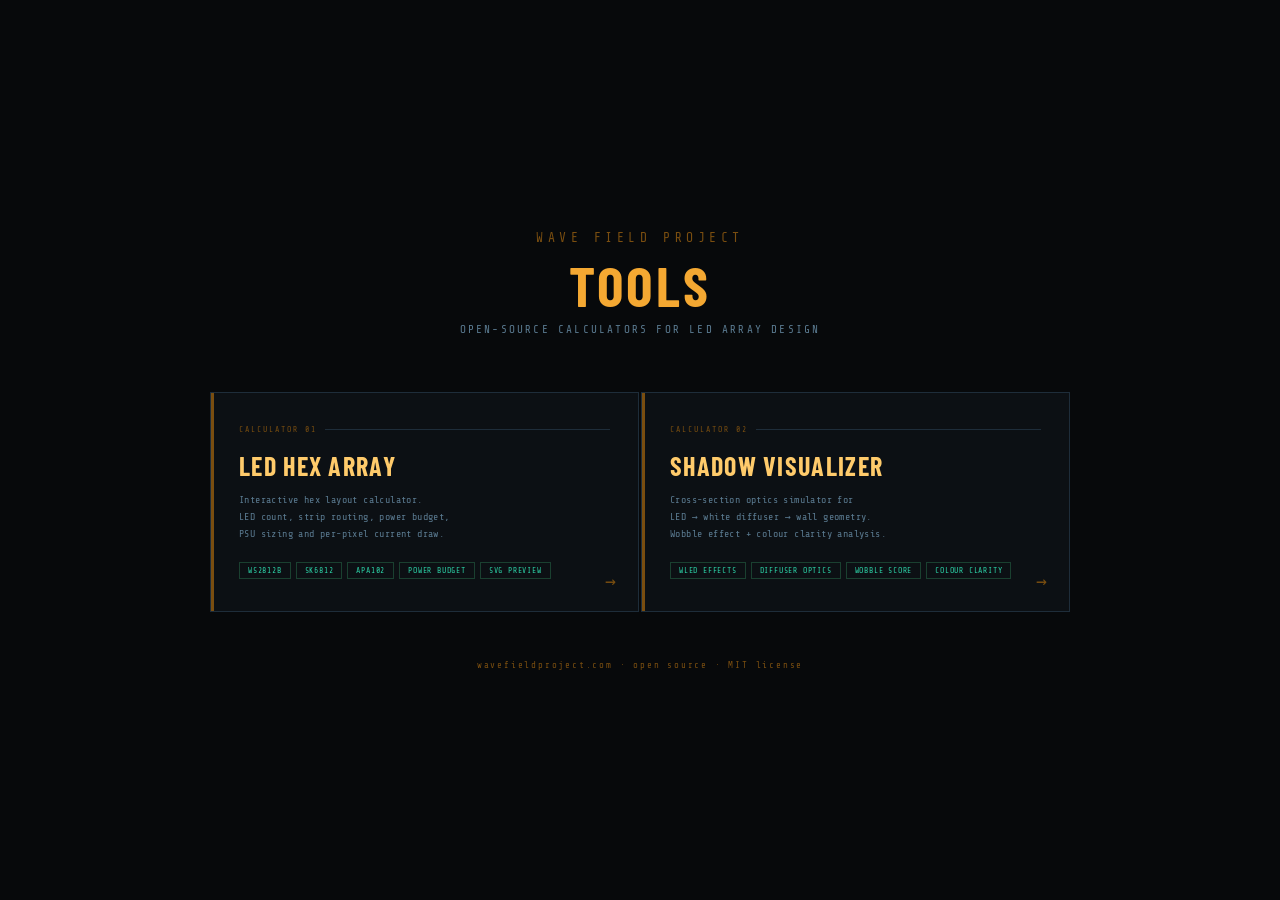
==== index.html @ 87dcf460 "Create index.html" ====
<!DOCTYPE html>
<html lang="en">
<head>
<meta charset="UTF-8"/>
<meta name="viewport" content="width=device-width,initial-scale=1"/>
<title>Wave Field Tools</title>
<link href="https://fonts.googleapis.com/css2?family=Share+Tech+Mono&family=Barlow+Condensed:wght@300;400;600;700&display=swap" rel="stylesheet"/>
<style>
:root{--bg:#07090b;--bg2:#0c1014;--border:#1e2d3a;--amber:#f4a832;--amber2:#ffcb6b;--amber3:#7a4e10;--teal:#2dd4a8;--text:#c8d8e8;--text2:#5a7a90;--mono:'Share Tech Mono',monospace;--cond:'Barlow Condensed',sans-serif;}
*{box-sizing:border-box;margin:0;padding:0;}
body{background:var(--bg);color:var(--text);font-family:var(--cond);min-height:100vh;display:flex;flex-direction:column;align-items:center;justify-content:center;padding:40px 20px;}
header{text-align:center;margin-bottom:56px;}
.wordmark{font-size:13px;letter-spacing:.35em;color:var(--amber3);font-family:var(--mono);text-transform:uppercase;margin-bottom:12px;}
h1{font-size:clamp(32px,6vw,56px);font-weight:700;letter-spacing:.06em;text-transform:uppercase;color:var(--amber);line-height:1;margin-bottom:10px;}
.sub{font-family:var(--mono);font-size:11px;color:var(--text2);letter-spacing:.2em;text-transform:uppercase;}
.grid{display:grid;grid-template-columns:repeat(auto-fit,minmax(300px,1fr));gap:2px;max-width:860px;width:100%;}
.tool-card{background:var(--bg2);border:1px solid var(--border);padding:32px 28px;text-decoration:none;color:inherit;transition:border-color .2s,background .2s;position:relative;overflow:hidden;}
.tool-card::before{content:'';position:absolute;top:0;left:0;width:3px;height:100%;background:var(--amber3);transition:background .2s;}
.tool-card:hover{background:#0f1820;}
.tool-card:hover::before{background:var(--amber);}
.card-tag{font-family:var(--mono);font-size:8px;letter-spacing:.25em;color:var(--amber3);text-transform:uppercase;margin-bottom:16px;display:flex;align-items:center;gap:8px;}
.card-tag::after{content:'';flex:1;height:1px;background:var(--border);}
.card-title{font-size:26px;font-weight:700;letter-spacing:.05em;text-transform:uppercase;color:var(--amber2);margin-bottom:10px;}
.card-desc{font-family:var(--mono);font-size:10px;color:var(--text2);line-height:1.7;letter-spacing:.04em;margin-bottom:20px;}
.card-tags{display:flex;flex-wrap:wrap;gap:5px;}
.tag{font-family:var(--mono);font-size:8px;letter-spacing:.1em;color:var(--teal);border:1px solid #1a4030;padding:3px 8px;text-transform:uppercase;}
.card-arrow{position:absolute;bottom:20px;right:22px;font-family:var(--mono);font-size:18px;color:var(--amber3);transition:color .2s,transform .2s;}
.tool-card:hover .card-arrow{color:var(--amber);transform:translateX(4px);}
footer{margin-top:48px;font-family:var(--mono);font-size:9px;color:var(--amber3);letter-spacing:.2em;text-align:center;}
footer a{color:var(--amber3);text-decoration:none;}
footer a:hover{color:var(--amber);}
</style>
</head>
<body>
<header>
<div class="wordmark">Wave Field Project</div>
<h1>Tools</h1>
<div class="sub">Open-source calculators for LED array design</div>
</header>
<div class="grid">
<a class="tool-card" href="hex-array/">
<div class="card-tag">Calculator 01</div>
<div class="card-title">LED Hex Array</div>
<div class="card-desc">Interactive hex layout calculator.<br/>LED count, strip routing, power budget,<br/>PSU sizing and per-pixel current draw.</div>
<div class="card-tags"><span class="tag">WS2812B</span><span class="tag">SK6812</span><span class="tag">APA102</span><span class="tag">Power budget</span><span class="tag">SVG preview</span></div>
<span class="card-arrow">→</span>
</a>
<a class="tool-card" href="shadow-viz/">
<div class="card-tag">Calculator 02</div>
<div class="card-title">Shadow Visualizer</div>
<div class="card-desc">Cross-section optics simulator for<br/>LED → white diffuser → wall geometry.<br/>Wobble effect + colour clarity analysis.</div>
<div class="card-tags"><span class="tag">WLED effects</span><span class="tag">Diffuser optics</span><span class="tag">Wobble score</span><span class="tag">Colour clarity</span></div>
<span class="card-arrow">→</span>
</a>
</div>
<footer><a href="https://wavefieldproject.com">wavefieldproject.com</a> · open source · MIT license</footer>
</body>
</html>
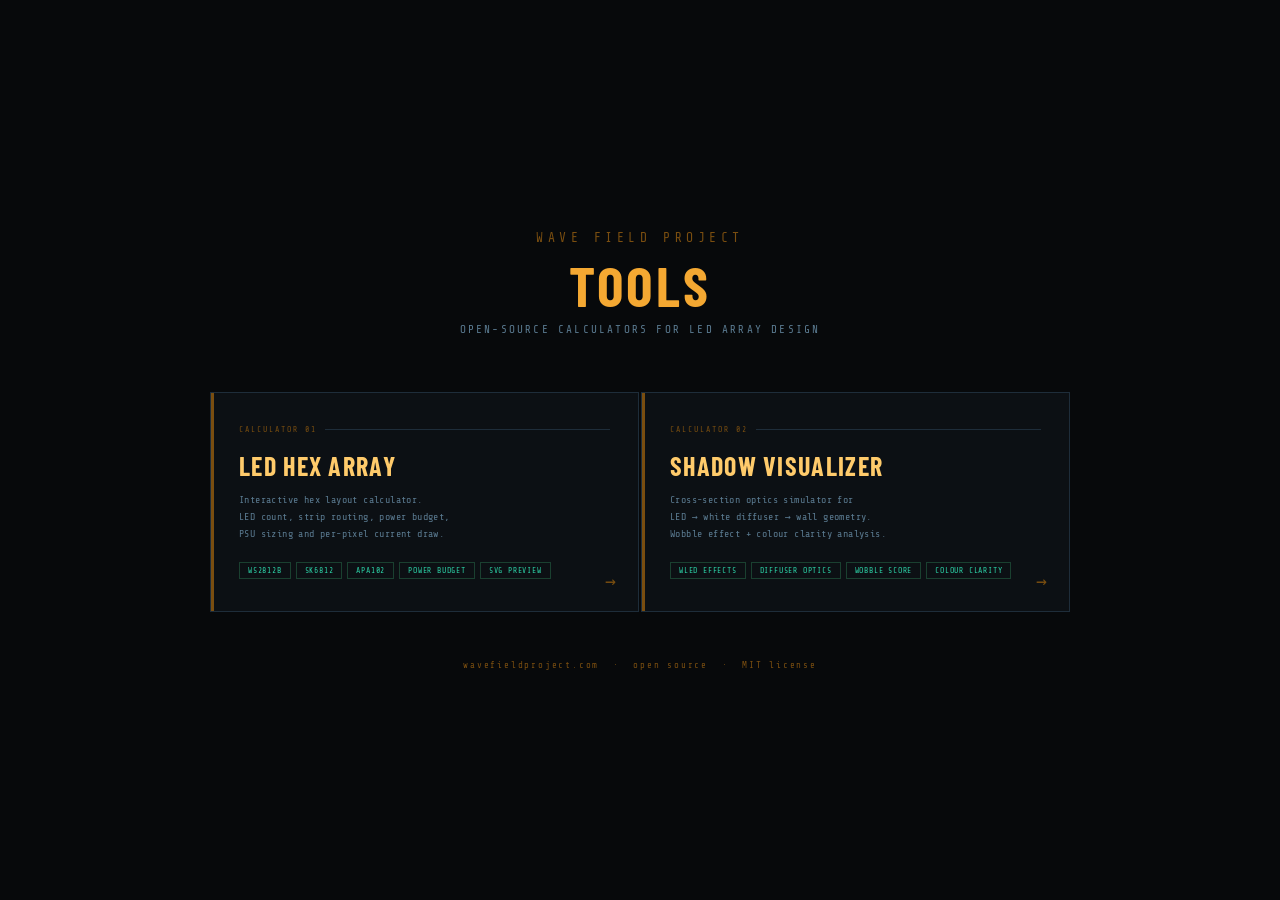
==== commit ed7f28d9: "Add hex array calculator and shadow visualizer - hex-array/: LED hex layout, strip routing, power bu" ====
--- a/index.html
+++ b/index.html
@@ -6,53 +6,109 @@
 <title>Wave Field Tools</title>
 <link href="https://fonts.googleapis.com/css2?family=Share+Tech+Mono&family=Barlow+Condensed:wght@300;400;600;700&display=swap" rel="stylesheet"/>
 <style>
-:root{--bg:#07090b;--bg2:#0c1014;--border:#1e2d3a;--amber:#f4a832;--amber2:#ffcb6b;--amber3:#7a4e10;--teal:#2dd4a8;--text:#c8d8e8;--text2:#5a7a90;--mono:'Share Tech Mono',monospace;--cond:'Barlow Condensed',sans-serif;}
-*{box-sizing:border-box;margin:0;padding:0;}
-body{background:var(--bg);color:var(--text);font-family:var(--cond);min-height:100vh;display:flex;flex-direction:column;align-items:center;justify-content:center;padding:40px 20px;}
-header{text-align:center;margin-bottom:56px;}
-.wordmark{font-size:13px;letter-spacing:.35em;color:var(--amber3);font-family:var(--mono);text-transform:uppercase;margin-bottom:12px;}
-h1{font-size:clamp(32px,6vw,56px);font-weight:700;letter-spacing:.06em;text-transform:uppercase;color:var(--amber);line-height:1;margin-bottom:10px;}
-.sub{font-family:var(--mono);font-size:11px;color:var(--text2);letter-spacing:.2em;text-transform:uppercase;}
-.grid{display:grid;grid-template-columns:repeat(auto-fit,minmax(300px,1fr));gap:2px;max-width:860px;width:100%;}
-.tool-card{background:var(--bg2);border:1px solid var(--border);padding:32px 28px;text-decoration:none;color:inherit;transition:border-color .2s,background .2s;position:relative;overflow:hidden;}
-.tool-card::before{content:'';position:absolute;top:0;left:0;width:3px;height:100%;background:var(--amber3);transition:background .2s;}
-.tool-card:hover{background:#0f1820;}
-.tool-card:hover::before{background:var(--amber);}
-.card-tag{font-family:var(--mono);font-size:8px;letter-spacing:.25em;color:var(--amber3);text-transform:uppercase;margin-bottom:16px;display:flex;align-items:center;gap:8px;}
-.card-tag::after{content:'';flex:1;height:1px;background:var(--border);}
-.card-title{font-size:26px;font-weight:700;letter-spacing:.05em;text-transform:uppercase;color:var(--amber2);margin-bottom:10px;}
-.card-desc{font-family:var(--mono);font-size:10px;color:var(--text2);line-height:1.7;letter-spacing:.04em;margin-bottom:20px;}
-.card-tags{display:flex;flex-wrap:wrap;gap:5px;}
-.tag{font-family:var(--mono);font-size:8px;letter-spacing:.1em;color:var(--teal);border:1px solid #1a4030;padding:3px 8px;text-transform:uppercase;}
-.card-arrow{position:absolute;bottom:20px;right:22px;font-family:var(--mono);font-size:18px;color:var(--amber3);transition:color .2s,transform .2s;}
-.tool-card:hover .card-arrow{color:var(--amber);transform:translateX(4px);}
-footer{margin-top:48px;font-family:var(--mono);font-size:9px;color:var(--amber3);letter-spacing:.2em;text-align:center;}
-footer a{color:var(--amber3);text-decoration:none;}
-footer a:hover{color:var(--amber);}
+  :root {
+    --bg: #07090b; --bg2: #0c1014; --border: #1e2d3a;
+    --amber: #f4a832; --amber2: #ffcb6b; --amber3: #7a4e10;
+    --teal: #2dd4a8; --text: #c8d8e8; --text2: #5a7a90;
+    --mono: 'Share Tech Mono', monospace; --cond: 'Barlow Condensed', sans-serif;
+  }
+  * { box-sizing: border-box; margin: 0; padding: 0; }
+  body { background: var(--bg); color: var(--text); font-family: var(--cond);
+    min-height: 100vh; display: flex; flex-direction: column; align-items: center;
+    justify-content: center; padding: 40px 20px; }
+
+  header { text-align: center; margin-bottom: 56px; }
+  .wordmark { font-size: 13px; letter-spacing: .35em; color: var(--amber3);
+    font-family: var(--mono); text-transform: uppercase; margin-bottom: 12px; }
+  h1 { font-size: clamp(32px,6vw,56px); font-weight: 700; letter-spacing: .06em;
+    text-transform: uppercase; color: var(--amber); line-height: 1; margin-bottom: 10px; }
+  .sub { font-family: var(--mono); font-size: 11px; color: var(--text2);
+    letter-spacing: .2em; text-transform: uppercase; }
+
+  .grid { display: grid; grid-template-columns: repeat(auto-fit, minmax(300px,1fr));
+    gap: 2px; max-width: 860px; width: 100%; }
+
+  .tool-card { background: var(--bg2); border: 1px solid var(--border);
+    padding: 32px 28px; text-decoration: none; color: inherit;
+    transition: border-color .2s, background .2s; position: relative; overflow: hidden; }
+  .tool-card::before { content: ''; position: absolute; top: 0; left: 0;
+    width: 3px; height: 100%; background: var(--amber3); transition: background .2s; }
+  .tool-card:hover { background: #0f1820; border-color: var(--border); }
+  .tool-card:hover::before { background: var(--amber); }
+
+  .card-tag { font-family: var(--mono); font-size: 8px; letter-spacing: .25em;
+    color: var(--amber3); text-transform: uppercase; margin-bottom: 16px;
+    display: flex; align-items: center; gap: 8px; }
+  .card-tag::after { content: ''; flex: 1; height: 1px; background: var(--border); }
+  .card-title { font-size: 26px; font-weight: 700; letter-spacing: .05em;
+    text-transform: uppercase; color: var(--amber2); margin-bottom: 10px; }
+  .card-desc { font-family: var(--mono); font-size: 10px; color: var(--text2);
+    line-height: 1.7; letter-spacing: .04em; margin-bottom: 20px; }
+  .card-tags { display: flex; flex-wrap: wrap; gap: 5px; }
+  .tag { font-family: var(--mono); font-size: 8px; letter-spacing: .1em;
+    color: var(--teal); border: 1px solid #1a4030; padding: 3px 8px;
+    text-transform: uppercase; }
+  .card-arrow { position: absolute; bottom: 20px; right: 22px; font-family: var(--mono);
+    font-size: 18px; color: var(--amber3); transition: color .2s, transform .2s; }
+  .tool-card:hover .card-arrow { color: var(--amber); transform: translateX(4px); }
+
+  footer { margin-top: 48px; font-family: var(--mono); font-size: 9px;
+    color: var(--amber3); letter-spacing: .2em; text-align: center; }
+  footer a { color: var(--amber3); text-decoration: none; }
+  footer a:hover { color: var(--amber); }
 </style>
 </head>
 <body>
+
 <header>
-<div class="wordmark">Wave Field Project</div>
-<h1>Tools</h1>
-<div class="sub">Open-source calculators for LED array design</div>
+  <div class="wordmark">Wave Field Project</div>
+  <h1>Tools</h1>
+  <div class="sub">Open-source calculators for LED array design</div>
 </header>
+
 <div class="grid">
-<a class="tool-card" href="hex-array/">
-<div class="card-tag">Calculator 01</div>
-<div class="card-title">LED Hex Array</div>
-<div class="card-desc">Interactive hex layout calculator.<br/>LED count, strip routing, power budget,<br/>PSU sizing and per-pixel current draw.</div>
-<div class="card-tags"><span class="tag">WS2812B</span><span class="tag">SK6812</span><span class="tag">APA102</span><span class="tag">Power budget</span><span class="tag">SVG preview</span></div>
-<span class="card-arrow">→</span>
-</a>
-<a class="tool-card" href="shadow-viz/">
-<div class="card-tag">Calculator 02</div>
-<div class="card-title">Shadow Visualizer</div>
-<div class="card-desc">Cross-section optics simulator for<br/>LED → white diffuser → wall geometry.<br/>Wobble effect + colour clarity analysis.</div>
-<div class="card-tags"><span class="tag">WLED effects</span><span class="tag">Diffuser optics</span><span class="tag">Wobble score</span><span class="tag">Colour clarity</span></div>
-<span class="card-arrow">→</span>
-</a>
+
+  <a class="tool-card" href="hex-array/">
+    <div class="card-tag">Calculator 01</div>
+    <div class="card-title">LED Hex Array</div>
+    <div class="card-desc">
+      Interactive hex layout calculator.<br/>
+      LED count, strip routing, power budget,<br/>
+      PSU sizing and per-pixel current draw.
+    </div>
+    <div class="card-tags">
+      <span class="tag">WS2812B</span>
+      <span class="tag">SK6812</span>
+      <span class="tag">APA102</span>
+      <span class="tag">Power budget</span>
+      <span class="tag">SVG preview</span>
+    </div>
+    <span class="card-arrow">→</span>
+  </a>
+
+  <a class="tool-card" href="shadow-viz/">
+    <div class="card-tag">Calculator 02</div>
+    <div class="card-title">Shadow Visualizer</div>
+    <div class="card-desc">
+      Cross-section optics simulator for<br/>
+      LED → white diffuser → wall geometry.<br/>
+      Wobble effect + colour clarity analysis.
+    </div>
+    <div class="card-tags">
+      <span class="tag">WLED effects</span>
+      <span class="tag">Diffuser optics</span>
+      <span class="tag">Wobble score</span>
+      <span class="tag">Colour clarity</span>
+    </div>
+    <span class="card-arrow">→</span>
+  </a>
+
 </div>
-<footer><a href="https://wavefieldproject.com">wavefieldproject.com</a> · open source · MIT license</footer>
+
+<footer>
+  <a href="https://wavefieldproject.com">wavefieldproject.com</a>
+  &nbsp;·&nbsp; open source &nbsp;·&nbsp; MIT license
+</footer>
+
 </body>
 </html>
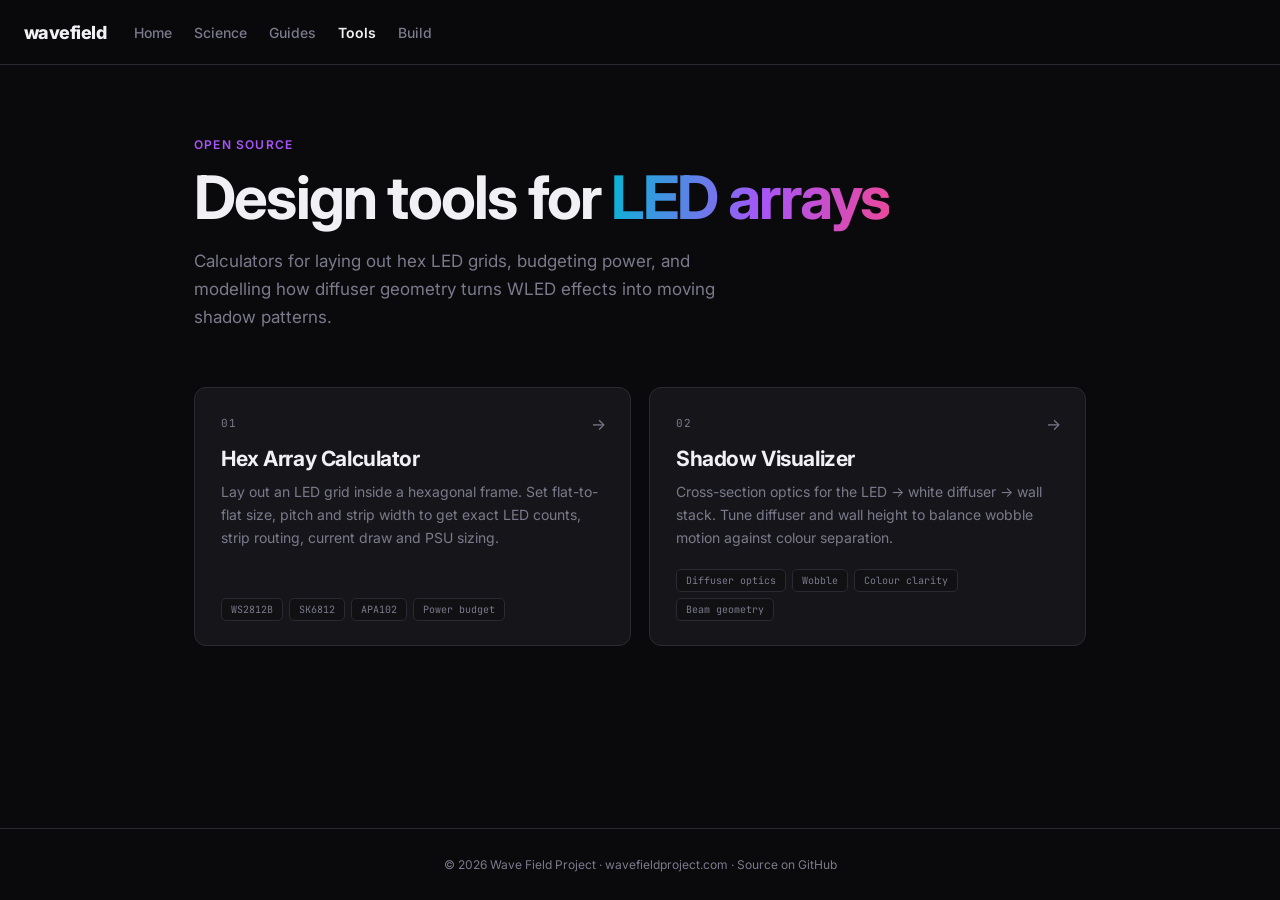
==== commit f4af7256: "Rebrand both tools to match wavefieldproject.com - Add shared wf.css with the site's real tokens (pu" ====
--- a/index.html
+++ b/index.html
@@ -3,112 +3,113 @@
 <head>
 <meta charset="UTF-8"/>
 <meta name="viewport" content="width=device-width,initial-scale=1"/>
-<title>Wave Field Tools</title>
-<link href="https://fonts.googleapis.com/css2?family=Share+Tech+Mono&family=Barlow+Condensed:wght@300;400;600;700&display=swap" rel="stylesheet"/>
+<title>Tools — Wave Field Project</title>
+<meta name="description" content="Open-source calculators for LED array design: hex layout, power budgeting, and diffuser shadow optics."/>
+<link rel="stylesheet" href="wf.css"/>
 <style>
-  :root {
-    --bg: #07090b; --bg2: #0c1014; --border: #1e2d3a;
-    --amber: #f4a832; --amber2: #ffcb6b; --amber3: #7a4e10;
-    --teal: #2dd4a8; --text: #c8d8e8; --text2: #5a7a90;
-    --mono: 'Share Tech Mono', monospace; --cond: 'Barlow Condensed', sans-serif;
+  body { min-height: 100vh; display: flex; flex-direction: column; }
+  main { flex: 1; max-width: 940px; width: 100%; margin: 0 auto; padding: 72px 24px 80px; }
+  .hero { margin-bottom: 56px; }
+  .eyebrow {
+    font-size: 12px; font-weight: 600; letter-spacing: 0.1em; text-transform: uppercase;
+    color: var(--accent-glow); margin-bottom: 14px;
   }
-  * { box-sizing: border-box; margin: 0; padding: 0; }
-  body { background: var(--bg); color: var(--text); font-family: var(--cond);
-    min-height: 100vh; display: flex; flex-direction: column; align-items: center;
-    justify-content: center; padding: 40px 20px; }
-
-  header { text-align: center; margin-bottom: 56px; }
-  .wordmark { font-size: 13px; letter-spacing: .35em; color: var(--amber3);
-    font-family: var(--mono); text-transform: uppercase; margin-bottom: 12px; }
-  h1 { font-size: clamp(32px,6vw,56px); font-weight: 700; letter-spacing: .06em;
-    text-transform: uppercase; color: var(--amber); line-height: 1; margin-bottom: 10px; }
-  .sub { font-family: var(--mono); font-size: 11px; color: var(--text2);
-    letter-spacing: .2em; text-transform: uppercase; }
-
-  .grid { display: grid; grid-template-columns: repeat(auto-fit, minmax(300px,1fr));
-    gap: 2px; max-width: 860px; width: 100%; }
-
-  .tool-card { background: var(--bg2); border: 1px solid var(--border);
-    padding: 32px 28px; text-decoration: none; color: inherit;
-    transition: border-color .2s, background .2s; position: relative; overflow: hidden; }
-  .tool-card::before { content: ''; position: absolute; top: 0; left: 0;
-    width: 3px; height: 100%; background: var(--amber3); transition: background .2s; }
-  .tool-card:hover { background: #0f1820; border-color: var(--border); }
-  .tool-card:hover::before { background: var(--amber); }
-
-  .card-tag { font-family: var(--mono); font-size: 8px; letter-spacing: .25em;
-    color: var(--amber3); text-transform: uppercase; margin-bottom: 16px;
-    display: flex; align-items: center; gap: 8px; }
-  .card-tag::after { content: ''; flex: 1; height: 1px; background: var(--border); }
-  .card-title { font-size: 26px; font-weight: 700; letter-spacing: .05em;
-    text-transform: uppercase; color: var(--amber2); margin-bottom: 10px; }
-  .card-desc { font-family: var(--mono); font-size: 10px; color: var(--text2);
-    line-height: 1.7; letter-spacing: .04em; margin-bottom: 20px; }
-  .card-tags { display: flex; flex-wrap: wrap; gap: 5px; }
-  .tag { font-family: var(--mono); font-size: 8px; letter-spacing: .1em;
-    color: var(--teal); border: 1px solid #1a4030; padding: 3px 8px;
-    text-transform: uppercase; }
-  .card-arrow { position: absolute; bottom: 20px; right: 22px; font-family: var(--mono);
-    font-size: 18px; color: var(--amber3); transition: color .2s, transform .2s; }
-  .tool-card:hover .card-arrow { color: var(--amber); transform: translateX(4px); }
-
-  footer { margin-top: 48px; font-family: var(--mono); font-size: 9px;
-    color: var(--amber3); letter-spacing: .2em; text-align: center; }
-  footer a { color: var(--amber3); text-decoration: none; }
-  footer a:hover { color: var(--amber); }
+  h1 {
+    font-size: clamp(38px, 6vw, 60px); font-weight: 700; letter-spacing: -0.03em;
+    line-height: 1.05; margin-bottom: 18px;
+  }
+  h1 .grad {
+    background: linear-gradient(100deg, var(--led-cyan), var(--accent-glow) 55%, var(--led-pink));
+    -webkit-background-clip: text; background-clip: text; -webkit-text-fill-color: transparent;
+  }
+  .lede { font-size: 17px; line-height: 1.65; color: var(--text-muted); max-width: 560px; }
+  .grid { display: grid; grid-template-columns: repeat(auto-fit, minmax(300px,1fr)); gap: 18px; }
+  .tool {
+    display: flex; flex-direction: column; padding: 28px 26px 24px;
+    text-decoration: none; color: inherit; position: relative;
+    transition: border-color .2s, transform .2s, box-shadow .2s;
+  }
+  .tool:hover {
+    border-color: var(--accent); transform: translateY(-2px);
+    box-shadow: 0 8px 28px rgba(124,58,237,0.12);
+  }
+  .tool-num {
+    font-family: var(--mono); font-size: 11px; color: var(--text-muted);
+    margin-bottom: 16px; letter-spacing: 0.06em;
+  }
+  .tool h2 { font-size: 21px; font-weight: 700; letter-spacing: -0.02em; margin-bottom: 9px; }
+  .tool p { font-size: 14px; line-height: 1.65; color: var(--text-muted); margin-bottom: 20px; flex: 1; }
+  .chips { display: flex; flex-wrap: wrap; gap: 6px; }
+  .chip {
+    font-family: var(--mono); font-size: 10px; padding: 4px 9px; border-radius: 5px;
+    background: var(--bg-secondary); border: 1px solid var(--border); color: var(--text-muted);
+  }
+  .arrow {
+    position: absolute; top: 26px; right: 24px; font-size: 16px;
+    color: var(--text-muted); transition: color .2s, transform .2s;
+  }
+  .tool:hover .arrow { color: var(--accent-glow); transform: translateX(3px); }
 </style>
 </head>
 <body>
 
-<header>
-  <div class="wordmark">Wave Field Project</div>
-  <h1>Tools</h1>
-  <div class="sub">Open-source calculators for LED array design</div>
-</header>
+<nav class="wf-nav">
+  <a class="wf-logo" href="https://www.wavefieldproject.com/">wavefield</a>
+  <div class="wf-nav-links">
+    <a class="nav-link" href="https://www.wavefieldproject.com/">Home</a>
+    <a class="nav-link" href="https://www.wavefieldproject.com/science">Science</a>
+    <a class="nav-link" href="https://www.wavefieldproject.com/guides">Guides</a>
+    <a class="nav-link active" href="./">Tools</a>
+    <a class="nav-link" href="https://www.wavefieldproject.com/buy">Build</a>
+  </div>
+</nav>
 
-<div class="grid">
+<main>
+  <div class="hero">
+    <div class="eyebrow">Open Source</div>
+    <h1>Design tools for <span class="grad">LED arrays</span></h1>
+    <p class="lede">
+      Calculators for laying out hex LED grids, budgeting power, and modelling how
+      diffuser geometry turns WLED effects into moving shadow patterns.
+    </p>
+  </div>
 
-  <a class="tool-card" href="hex-array/">
-    <div class="card-tag">Calculator 01</div>
-    <div class="card-title">LED Hex Array</div>
-    <div class="card-desc">
-      Interactive hex layout calculator.<br/>
-      LED count, strip routing, power budget,<br/>
-      PSU sizing and per-pixel current draw.
-    </div>
-    <div class="card-tags">
-      <span class="tag">WS2812B</span>
-      <span class="tag">SK6812</span>
-      <span class="tag">APA102</span>
-      <span class="tag">Power budget</span>
-      <span class="tag">SVG preview</span>
-    </div>
-    <span class="card-arrow">→</span>
-  </a>
+  <div class="grid">
+    <a class="wf-card tool" href="hex-array/">
+      <div class="tool-num">01</div>
+      <h2>Hex Array Calculator</h2>
+      <p>
+        Lay out an LED grid inside a hexagonal frame. Set flat-to-flat size, pitch and strip
+        width to get exact LED counts, strip routing, current draw and PSU sizing.
+      </p>
+      <div class="chips">
+        <span class="chip">WS2812B</span><span class="chip">SK6812</span>
+        <span class="chip">APA102</span><span class="chip">Power budget</span>
+      </div>
+      <span class="arrow">→</span>
+    </a>
 
-  <a class="tool-card" href="shadow-viz/">
-    <div class="card-tag">Calculator 02</div>
-    <div class="card-title">Shadow Visualizer</div>
-    <div class="card-desc">
-      Cross-section optics simulator for<br/>
-      LED → white diffuser → wall geometry.<br/>
-      Wobble effect + colour clarity analysis.
-    </div>
-    <div class="card-tags">
-      <span class="tag">WLED effects</span>
-      <span class="tag">Diffuser optics</span>
-      <span class="tag">Wobble score</span>
-      <span class="tag">Colour clarity</span>
-    </div>
-    <span class="card-arrow">→</span>
-  </a>
+    <a class="wf-card tool" href="shadow-viz/">
+      <div class="tool-num">02</div>
+      <h2>Shadow Visualizer</h2>
+      <p>
+        Cross-section optics for the LED → white diffuser → wall stack. Tune diffuser and wall
+        height to balance wobble motion against colour separation.
+      </p>
+      <div class="chips">
+        <span class="chip">Diffuser optics</span><span class="chip">Wobble</span>
+        <span class="chip">Colour clarity</span><span class="chip">Beam geometry</span>
+      </div>
+      <span class="arrow">→</span>
+    </a>
+  </div>
+</main>
 
+<div class="wf-footer">
+  © 2026 Wave Field Project ·
+  <a href="https://www.wavefieldproject.com/">wavefieldproject.com</a> ·
+  <a href="https://github.com/meshein6/wave-field-tools">Source on GitHub</a>
 </div>
-
-<footer>
-  <a href="https://wavefieldproject.com">wavefieldproject.com</a>
-  &nbsp;·&nbsp; open source &nbsp;·&nbsp; MIT license
-</footer>
 
 </body>
 </html>
--- a/wf.css
+++ b/wf.css
@@ -0,0 +1,140 @@
+/* ══ Wave Field Tools — shared theme (matches wavefieldproject.com) ══ */
+@import url('https://fonts.googleapis.com/css2?family=Inter:wght@400;500;600;700;800&family=JetBrains+Mono:wght@400;500&display=swap');
+
+:root {
+  --bg-primary:   #0a0a0c;
+  --bg-secondary: #111114;
+  --bg-card:      #16161a;
+  --border:       #2a2a32;
+  --text-primary: #f0f0f5;
+  --text-muted:   #7a7a8c;
+  --accent:       #7c3aed;
+  --accent-glow:  #a855f7;
+  --led-cyan:     #06b6d4;
+  --led-amber:    #f59e0b;
+  --led-pink:     #ec4899;
+  --good:         #10b981;
+  --warn:         #f59e0b;
+  --bad:          #ef4444;
+  --sans: Inter, system-ui, sans-serif;
+  --mono: 'JetBrains Mono', ui-monospace, monospace;
+}
+
+* { box-sizing: border-box; margin: 0; padding: 0; }
+
+body {
+  background: var(--bg-primary);
+  color: var(--text-primary);
+  font-family: var(--sans);
+  -webkit-font-smoothing: antialiased;
+}
+
+/* ── Nav ── */
+.wf-nav {
+  height: 65px; display: flex; align-items: center; gap: 28px;
+  padding: 0 24px; background: rgba(10,10,12,0.88);
+  backdrop-filter: blur(16px); -webkit-backdrop-filter: blur(16px);
+  border-bottom: 1px solid var(--border);
+  position: sticky; top: 0; z-index: 50; flex-shrink: 0;
+}
+.wf-logo {
+  font-size: 18px; font-weight: 800; letter-spacing: -0.03em;
+  color: var(--text-primary); text-decoration: none;
+}
+.wf-nav-links { display: flex; gap: 22px; align-items: center; }
+.wf-nav a.nav-link {
+  font-size: 14px; font-weight: 500; color: var(--text-muted);
+  text-decoration: none; transition: color .15s;
+}
+.wf-nav a.nav-link:hover, .wf-nav a.nav-link.active { color: var(--text-primary); font-weight: 600; }
+.wf-nav .spacer { flex: 1; }
+.wf-tool-name {
+  font-size: 13px; font-weight: 600; color: var(--text-muted);
+  padding-left: 20px; border-left: 1px solid var(--border);
+}
+
+/* ── Cards / panels ── */
+.wf-card {
+  background: var(--bg-card); border: 1px solid var(--border);
+  border-radius: 12px; overflow: hidden;
+}
+.wf-section-label {
+  font-size: 11px; font-weight: 600; letter-spacing: 0.08em;
+  text-transform: uppercase; color: var(--text-muted); margin-bottom: 14px;
+}
+
+/* ── Controls ── */
+.wf-field { margin-bottom: 16px; }
+.wf-field:last-child { margin-bottom: 0; }
+.wf-field label {
+  display: flex; justify-content: space-between; align-items: baseline;
+  font-size: 13px; font-weight: 500; color: var(--text-primary); margin-bottom: 7px;
+}
+.wf-field label .unit, .wf-val {
+  font-family: var(--mono); font-size: 12px; color: var(--accent-glow); font-weight: 500;
+}
+input[type=range] {
+  width: 100%; height: 3px; -webkit-appearance: none; appearance: none;
+  background: var(--border); outline: none; border-radius: 2px; cursor: pointer;
+}
+input[type=range]::-webkit-slider-thumb {
+  -webkit-appearance: none; appearance: none; width: 14px; height: 14px;
+  border-radius: 50%; background: var(--accent-glow); cursor: pointer;
+  box-shadow: 0 0 0 3px rgba(168,85,247,0.18); transition: box-shadow .15s;
+}
+input[type=range]::-webkit-slider-thumb:hover { box-shadow: 0 0 0 5px rgba(168,85,247,0.28); }
+input[type=range]::-moz-range-thumb {
+  width: 14px; height: 14px; border: none; border-radius: 50%;
+  background: var(--accent-glow); cursor: pointer;
+}
+input[type=number], input[type=text], select {
+  width: 100%; background: var(--bg-secondary); border: 1px solid var(--border);
+  border-radius: 7px; color: var(--text-primary); font-family: var(--mono);
+  font-size: 13px; padding: 7px 10px; outline: none; transition: border-color .15s;
+  -moz-appearance: textfield;
+}
+input[type=number]::-webkit-inner-spin-button, input[type=number]::-webkit-outer-spin-button { -webkit-appearance: none; }
+input:focus, select:focus { border-color: var(--accent); }
+select { cursor: pointer; }
+
+/* ── Buttons ── */
+.wf-btn {
+  font-family: var(--sans); font-size: 12px; font-weight: 600;
+  background: var(--bg-secondary); border: 1px solid var(--border);
+  color: var(--text-muted); border-radius: 7px; padding: 7px 14px;
+  cursor: pointer; transition: all .15s;
+}
+.wf-btn:hover { border-color: var(--accent); color: var(--text-primary); }
+.wf-btn.active {
+  background: rgba(124,58,237,0.15); border-color: var(--accent);
+  color: var(--accent-glow);
+}
+.wf-btn.primary {
+  background: var(--accent); border-color: var(--accent); color: #fff;
+}
+.wf-btn.primary:hover { background: var(--accent-glow); border-color: var(--accent-glow); }
+
+/* ── Stat tiles ── */
+.wf-stat {
+  background: var(--bg-secondary); border: 1px solid var(--border);
+  border-radius: 9px; padding: 11px 13px;
+}
+.wf-stat-label {
+  font-size: 10px; font-weight: 600; letter-spacing: 0.06em;
+  text-transform: uppercase; color: var(--text-muted); margin-bottom: 5px;
+}
+.wf-stat-value { font-family: var(--mono); font-size: 19px; font-weight: 500; line-height: 1; }
+.wf-stat-unit { font-size: 11px; margin-left: 3px; opacity: 0.65; }
+
+/* ── Scrollbars ── */
+::-webkit-scrollbar { width: 8px; height: 8px; background: var(--bg-primary); }
+::-webkit-scrollbar-thumb { background: var(--border); border-radius: 4px; }
+::-webkit-scrollbar-thumb:hover { background: #3a3a44; }
+
+/* ── Footer ── */
+.wf-footer {
+  font-size: 12px; color: var(--text-muted); text-align: center;
+  padding: 28px 20px; border-top: 1px solid var(--border);
+}
+.wf-footer a { color: var(--text-muted); text-decoration: none; }
+.wf-footer a:hover { color: var(--accent-glow); }
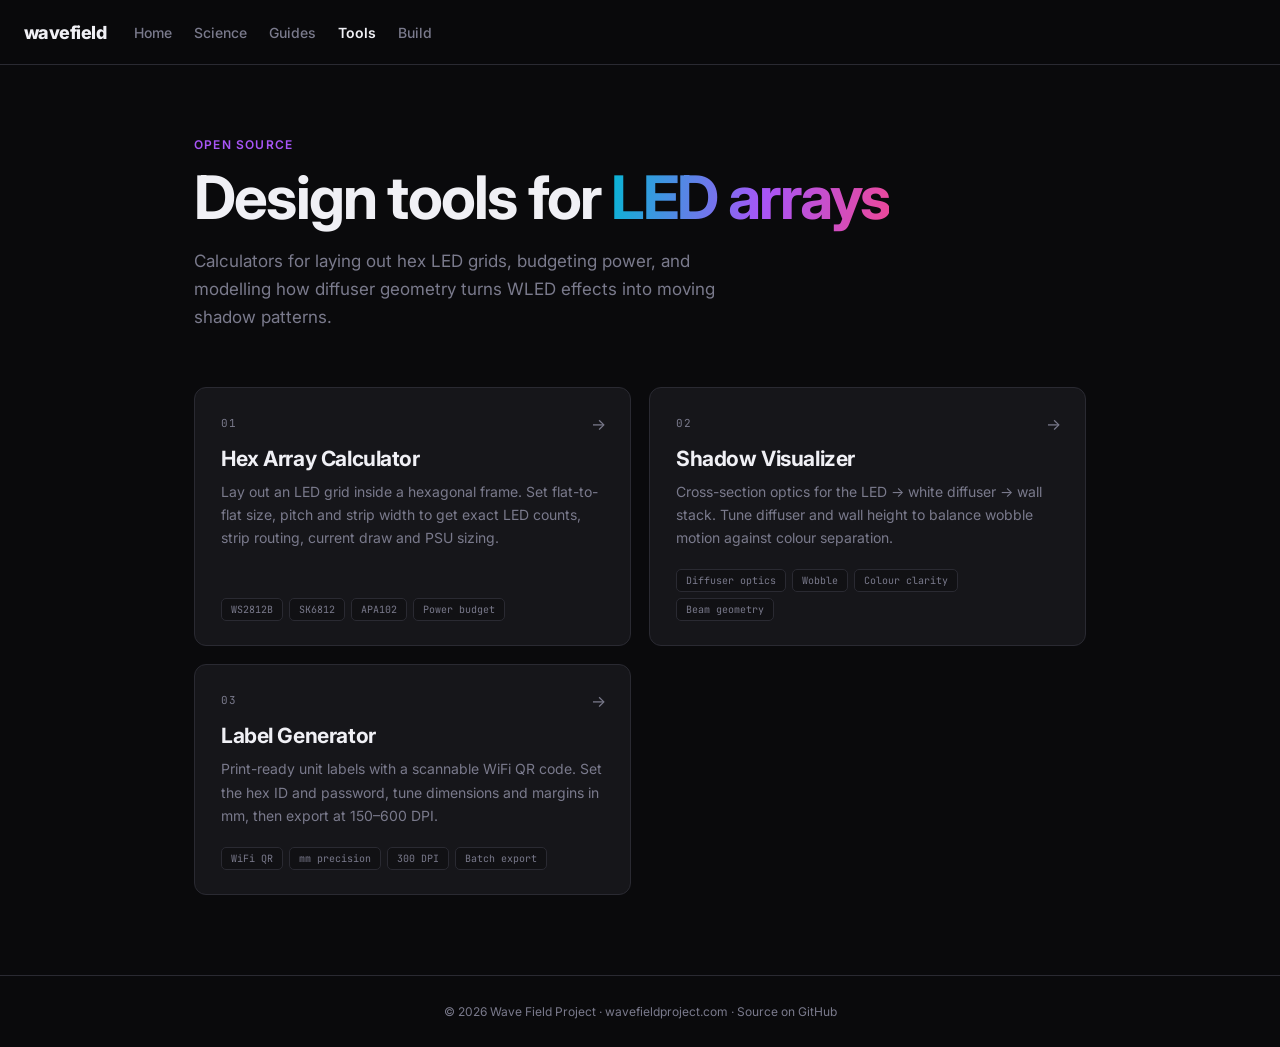
==== commit 82d5b4aa: "Add Label Generator as third tool, matching brand - label-gen/: WiFi QR unit labels, mm-precision la" ====
--- a/index.html
+++ b/index.html
@@ -102,6 +102,20 @@
       </div>
       <span class="arrow">→</span>
     </a>
+
+    <a class="wf-card tool" href="label-gen/">
+      <div class="tool-num">03</div>
+      <h2>Label Generator</h2>
+      <p>
+        Print-ready unit labels with a scannable WiFi QR code. Set the hex ID and password,
+        tune dimensions and margins in mm, then export at 150–600 DPI.
+      </p>
+      <div class="chips">
+        <span class="chip">WiFi QR</span><span class="chip">mm precision</span>
+        <span class="chip">300 DPI</span><span class="chip">Batch export</span>
+      </div>
+      <span class="arrow">→</span>
+    </a>
   </div>
 </main>
 
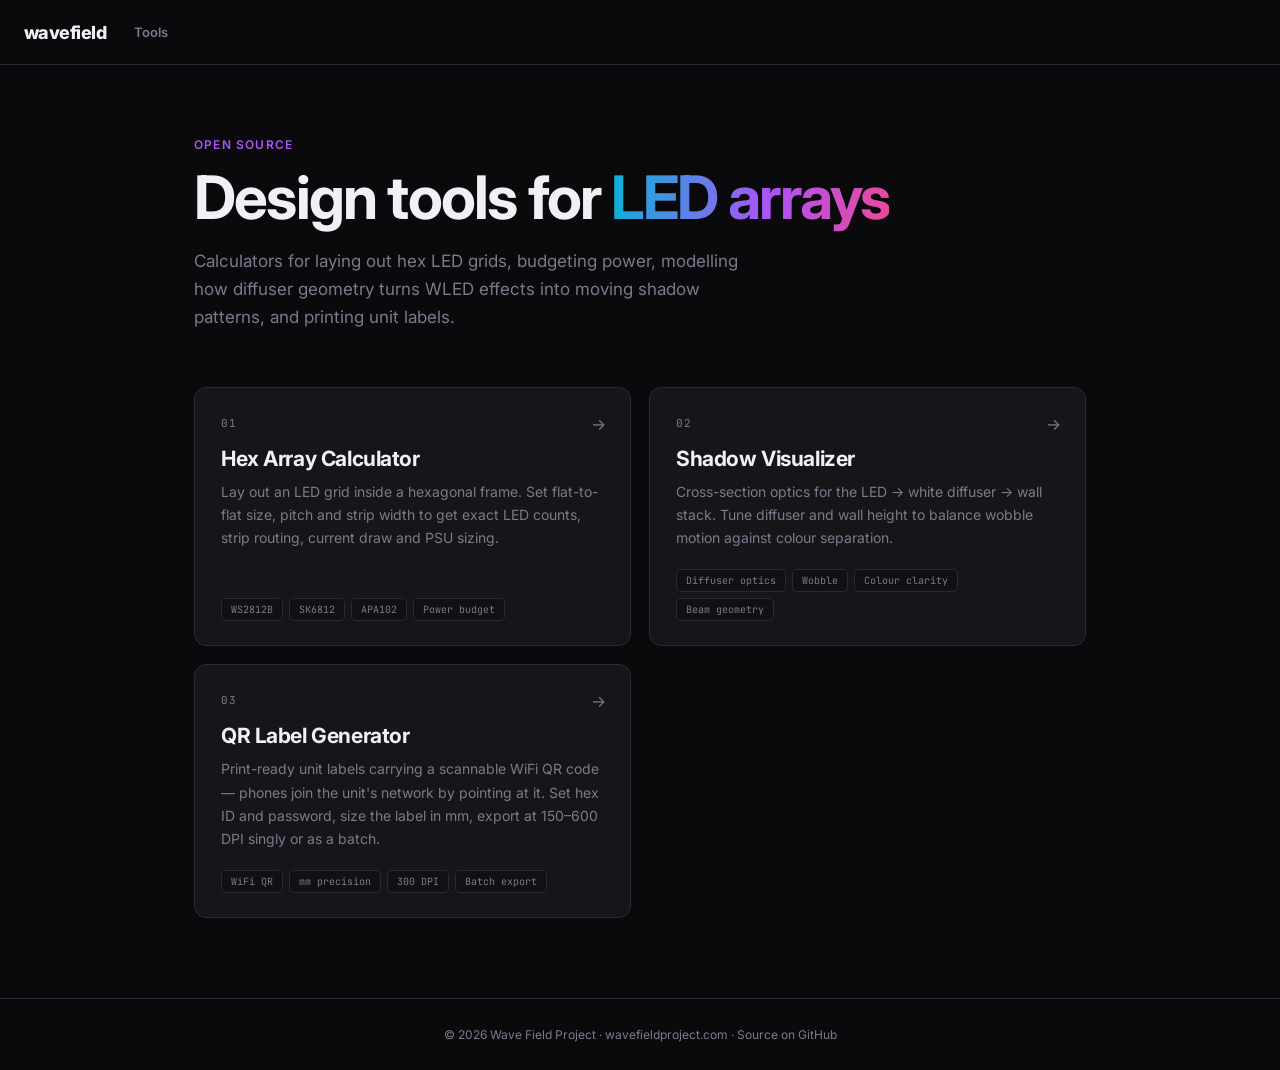
==== commit 9743b7ef: "Remove outbound site links from nav; clarify QR label tool - Nav no longer links out to wavefieldpro" ====
--- a/index.html
+++ b/index.html
@@ -54,14 +54,8 @@
 <body>
 
 <nav class="wf-nav">
-  <a class="wf-logo" href="https://www.wavefieldproject.com/">wavefield</a>
-  <div class="wf-nav-links">
-    <a class="nav-link" href="https://www.wavefieldproject.com/">Home</a>
-    <a class="nav-link" href="https://www.wavefieldproject.com/science">Science</a>
-    <a class="nav-link" href="https://www.wavefieldproject.com/guides">Guides</a>
-    <a class="nav-link active" href="./">Tools</a>
-    <a class="nav-link" href="https://www.wavefieldproject.com/buy">Build</a>
-  </div>
+  <a class="wf-logo" href="./">wavefield</a>
+  <span class="wf-tool-name" style="border-left:none;padding-left:0">Tools</span>
 </nav>
 
 <main>
@@ -69,8 +63,8 @@
     <div class="eyebrow">Open Source</div>
     <h1>Design tools for <span class="grad">LED arrays</span></h1>
     <p class="lede">
-      Calculators for laying out hex LED grids, budgeting power, and modelling how
-      diffuser geometry turns WLED effects into moving shadow patterns.
+      Calculators for laying out hex LED grids, budgeting power, modelling how diffuser
+      geometry turns WLED effects into moving shadow patterns, and printing unit labels.
     </p>
   </div>
 
@@ -105,10 +99,11 @@
 
     <a class="wf-card tool" href="label-gen/">
       <div class="tool-num">03</div>
-      <h2>Label Generator</h2>
+      <h2>QR Label Generator</h2>
       <p>
-        Print-ready unit labels with a scannable WiFi QR code. Set the hex ID and password,
-        tune dimensions and margins in mm, then export at 150–600 DPI.
+        Print-ready unit labels carrying a scannable WiFi QR code — phones join the
+        unit's network by pointing at it. Set hex ID and password, size the label in mm,
+        export at 150–600 DPI singly or as a batch.
       </p>
       <div class="chips">
         <span class="chip">WiFi QR</span><span class="chip">mm precision</span>
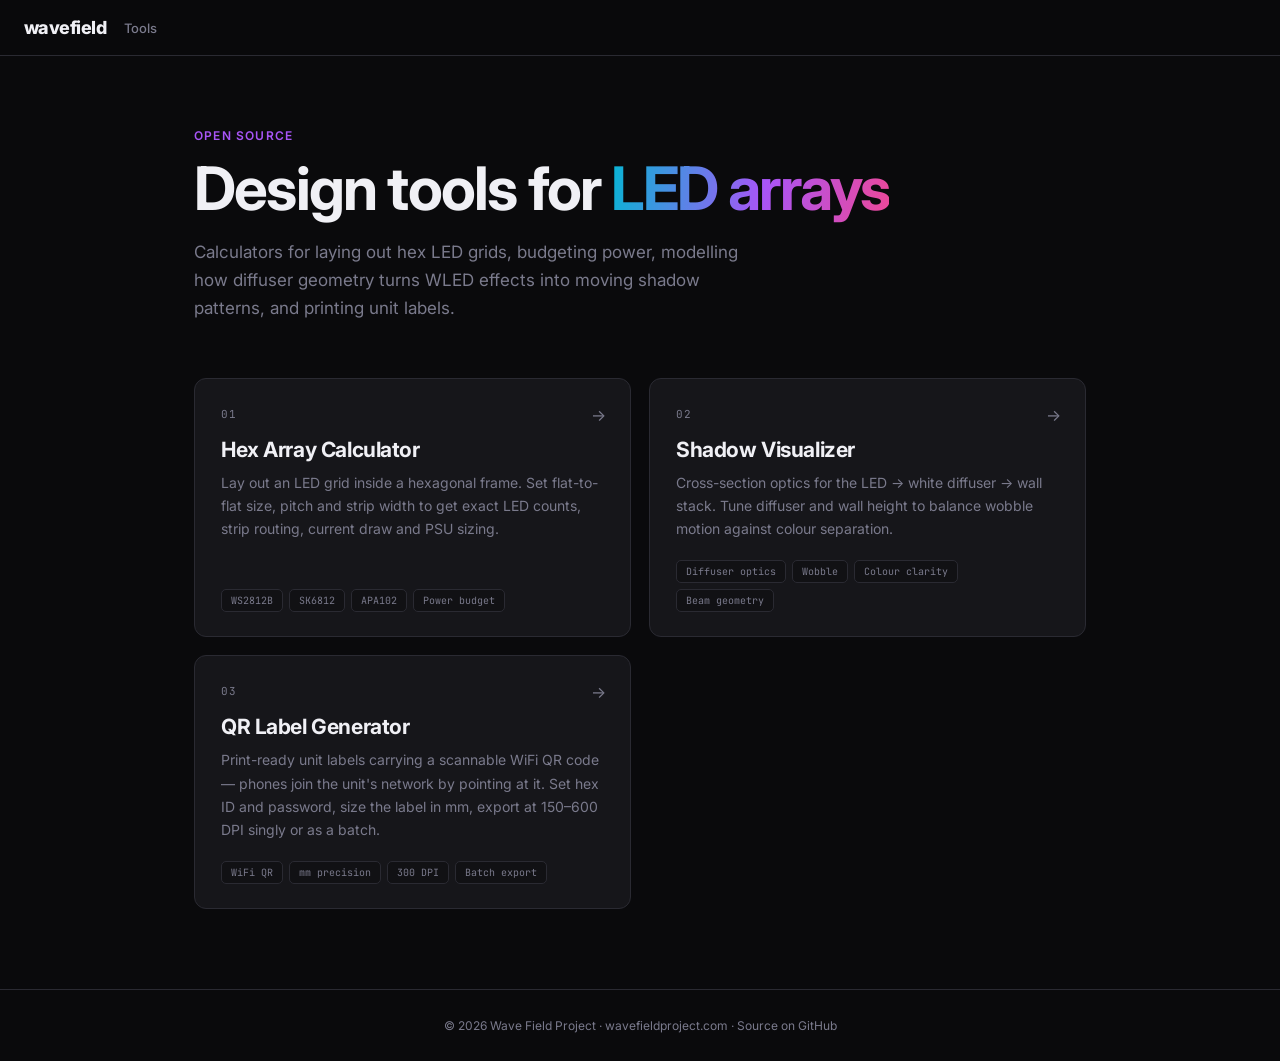
==== commit b4178b88: "Single back button header on tool pages - Tool nav reduced to one '← Tools' button plus the tool nam" ====
--- a/index.html
+++ b/index.html
@@ -54,8 +54,8 @@
 <body>
 
 <nav class="wf-nav">
-  <a class="wf-logo" href="./">wavefield</a>
-  <span class="wf-tool-name" style="border-left:none;padding-left:0">Tools</span>
+  <span class="wf-logo">wavefield</span>
+  <span class="wf-tool-name" style="color:var(--text-muted);font-weight:500">Tools</span>
 </nav>
 
 <main>
--- a/wf.css
+++ b/wf.css
@@ -31,7 +31,7 @@
 
 /* ── Nav ── */
 .wf-nav {
-  height: 65px; display: flex; align-items: center; gap: 28px;
+  height: 56px; display: flex; align-items: center; gap: 18px;
   padding: 0 24px; background: rgba(10,10,12,0.88);
   backdrop-filter: blur(16px); -webkit-backdrop-filter: blur(16px);
   border-bottom: 1px solid var(--border);
@@ -99,7 +99,7 @@
 
 /* ── Buttons ── */
 .wf-btn {
-  font-family: var(--sans); font-size: 12px; font-weight: 600;
+  font-family: var(--sans); font-size: 12px; font-weight: 500;
   background: var(--bg-secondary); border: 1px solid var(--border);
   color: var(--text-muted); border-radius: 7px; padding: 7px 14px;
   cursor: pointer; transition: all .15s;
@@ -138,3 +138,31 @@
 }
 .wf-footer a { color: var(--text-muted); text-decoration: none; }
 .wf-footer a:hover { color: var(--accent-glow); }
+
+
+/* ── Toolbar labels (shared by tool pages) ── */
+.toolbar-label {
+  font-size: 11px; font-weight: 500; letter-spacing: 0;
+  text-transform: none; color: var(--text-muted);
+}
+.wf-section-label { letter-spacing: 0.08em; font-size: 11px; font-weight: 600; }
+
+
+/* ── Single back button header (tool pages) ── */
+.wf-back {
+  display: inline-flex; align-items: center; gap: 8px;
+  font-size: 13px; font-weight: 500; color: var(--text-muted);
+  text-decoration: none; padding: 7px 14px 7px 11px;
+  border: 1px solid var(--border); border-radius: 8px;
+  background: var(--bg-secondary); transition: all .15s;
+}
+.wf-back:hover {
+  color: var(--text-primary); border-color: var(--accent);
+  background: rgba(124,58,237,.1);
+}
+.wf-back-icon { font-size: 14px; line-height: 1; transition: transform .15s; }
+.wf-back:hover .wf-back-icon { transform: translateX(-2px); }
+.wf-nav .wf-tool-name {
+  border-left: none; padding-left: 0;
+  font-size: 13px; font-weight: 600; color: var(--text-primary);
+}
